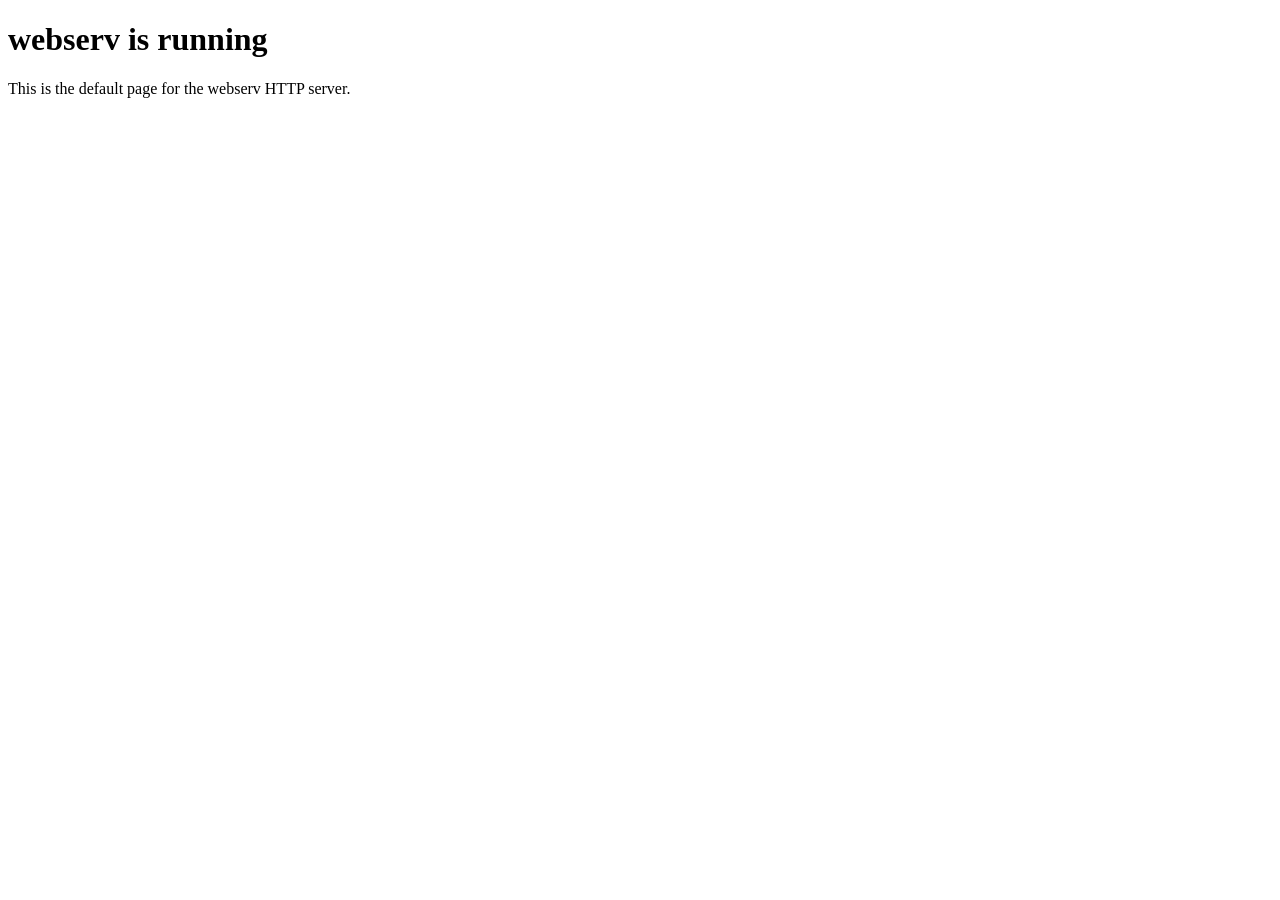
==== www/index.html @ 1d91bff6 "feat(00.03): configurar arquivo de configuração padrão e páginas de erro * Adição de  com definições" ====
<!DOCTYPE html>
<html lang="en">
<head>
    <meta charset="UTF-8">
    <meta name="viewport" content="width=device-width, initial-scale=1.0">
    <title>webserv - Default Page</title>
</head>
<body>
    <h1>webserv is running</h1>
    <p>This is the default page for the webserv HTTP server.</p>
</body>
</html>
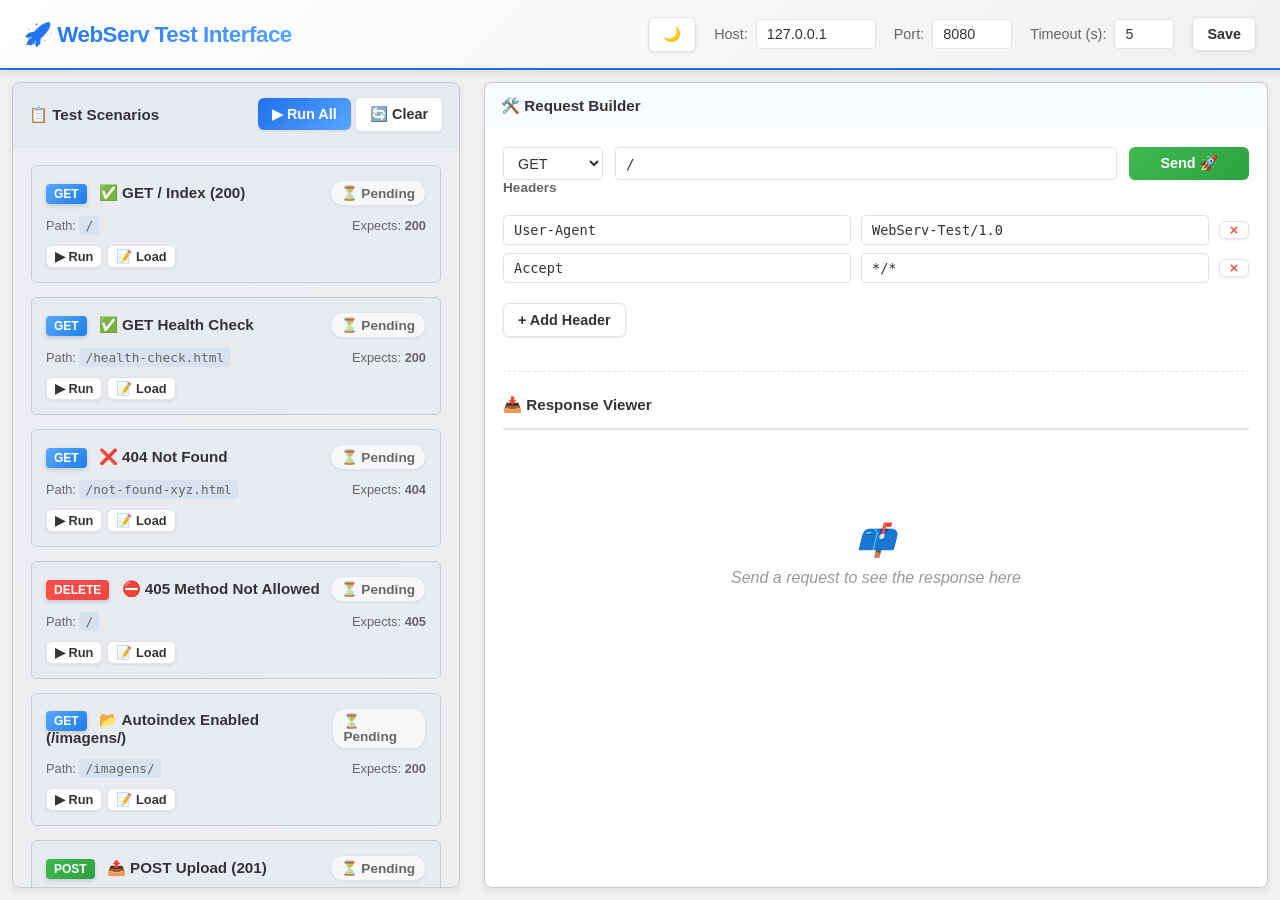
==== commit 14b3d3a8: "refactor: adjusts server to process static files - And adds an interface page for test cases that ma" ====
--- a/www/index.html
+++ b/www/index.html
@@ -3,10 +3,125 @@
 <head>
     <meta charset="UTF-8">
     <meta name="viewport" content="width=device-width, initial-scale=1.0">
-    <title>webserv - Default Page</title>
+    <title>WebServ Test Interface</title>
+    <link rel="stylesheet" href="styles.css">
 </head>
 <body>
-    <h1>webserv is running</h1>
-    <p>This is the default page for the webserv HTTP server.</p>
+
+    <header>
+        <h1>🚀 WebServ Test Interface</h1>
+        <div class="settings-bar">
+            <button id="btn-theme-toggle" title="Toggle Dark/Light Mode">🌙</button>
+            <div>
+                <label for="config-host">Host:</label>
+                <input type="text" id="config-host" value="127.0.0.1" style="width: 120px;">
+            </div>
+            <div>
+                <label for="config-port">Port:</label>
+                <input type="number" id="config-port" value="8080" style="width: 80px;">
+            </div>
+            <div>
+                <label for="config-timeout">Timeout (s):</label>
+                <input type="number" id="config-timeout" value="5" min="1" max="30" style="width: 60px;">
+            </div>
+            <button id="btn-save-config">Save</button>
+        </div>
+    </header>
+
+    <div class="main-container">
+        
+        <!-- SCENARIOS PANEL -->
+        <div class="panel left-panel">
+            <div class="panel-header">
+                <span>📋 Test Scenarios</span>
+                <div>
+                    <button id="btn-run-all" class="primary">▶ Run All</button>
+                    <button id="btn-clear-scenarios">🔄 Clear</button>
+                </div>
+            </div>
+            <div id="stats-panel" class="panel-stats" style="display: none;">
+                <div class="stat-item pending"><span>⏳</span> <span id="stat-pending">0</span> Pending</div>
+                <div class="stat-item success"><span>✅</span> <span id="stat-pass">0</span> Passed</div>
+                <div class="stat-item error"><span>❌</span> <span id="stat-fail">0</span> Failed</div>
+            </div>
+            <div class="panel-content" id="scenarios-list">
+                <!-- Populated by JS -->
+            </div>
+        </div>
+
+        <!-- REQUEST / RESPONSE PANEL -->
+        <div class="panel right-panel">
+            
+            <div class="panel-header" style="border-bottom: 0;">
+                <span>🛠️ Request Builder</span>
+            </div>
+            
+            <div class="panel-content" style="display: flex; flex-direction: column;">
+                <!-- Request Builder Section -->
+                <div class="request-builder">
+                    <form id="request-form" onsubmit="event.preventDefault(); window.Interface.sendFreeRequest();">
+                        <div class="request-line">
+                            <select id="req-method">
+                                <option value="GET">GET</option>
+                                <option value="POST">POST</option>
+                                <option value="DELETE">DELETE</option>
+                                <option value="HEAD">HEAD</option>
+                                <option value="PUT">PUT</option>
+                            </select>
+                            <input type="text" id="req-path" value="/" placeholder="Path (e.g., /index.html)" style="font-family: monospace;">
+                            <button type="submit" class="success" style="width: 120px;">Send 🚀</button>
+                        </div>
+                        
+                        <div id="content-headers" class="tab-content active">
+                            <div style="font-size: 0.85rem; font-weight: bold; color: var(--text-secondary); margin-bottom: 8px;">Headers</div>
+                            <div class="headers-list" id="req-headers-list">
+                                <div class="header-row">
+                                    <input type="text" placeholder="Header Name" value="User-Agent" class="hdr-name">
+                                    <input type="text" placeholder="Value" value="WebServ-Test/1.0" class="hdr-val">
+                                    <button type="button" onclick="this.parentElement.remove()">×</button>
+                                </div>
+                                <div class="header-row">
+                                    <input type="text" placeholder="Header Name" value="Accept" class="hdr-name">
+                                    <input type="text" placeholder="Value" value="*/*" class="hdr-val">
+                                    <button type="button" onclick="this.parentElement.remove()">×</button>
+                                </div>
+                            </div>
+                            <button type="button" onclick="window.Interface.addHeaderRow()" style="align-self: flex-start; margin-top: 8px;">+ Add Header</button>
+                        </div>
+                        
+                        <div id="content-body" class="tab-content">
+                            <div style="font-size: 0.85rem; font-weight: bold; color: var(--text-secondary); margin-bottom: 8px;">Body</div>
+                            <div class="body-options">
+                                <label><input type="radio" name="bodyType" value="plain" checked> Plain Text</label>
+                                <label><input type="radio" name="bodyType" value="json"> JSON</label>
+                                <label><input type="radio" name="bodyType" value="form"> Form Data (urlencoded)</label>
+                            </div>
+                            <div class="body-editor">
+                                <textarea id="req-body" placeholder="Request body here..."></textarea>
+                            </div>
+                        </div>
+                    </form>
+                </div> <!-- End Request Builder -->
+
+                <hr style="border: 0; border-top: 1px dashed var(--border-color); margin: 10px 0;">
+
+                <!-- Response Viewer Section -->
+                <div class="panel-header" style="padding-left: 0; padding-right: 0; background: none;">
+                    <span>📥 Response Viewer</span>
+                    <span id="resp-target-url" style="font-size: 0.8rem; font-weight: normal; color: var(--text-muted); font-family: monospace;"></span>
+                </div>
+                
+                <div class="response-viewer" id="response-container">
+                    <div class="empty-state">
+                        <div style="font-size: 2rem; margin-bottom: 10px;">📫</div>
+                        <div>Send a request to see the response here</div>
+                    </div>
+                </div> <!-- End Response Viewer -->
+
+            </div>
+        </div>
+
+    </div>
+    <script src="app.js"></script>
 </body>
 </html>
--- a/www/styles.css
+++ b/www/styles.css
@@ -0,0 +1,601 @@
+:root {
+    --bg-body: #f0f0f0;
+    --bg-panel: #ffffff;
+    --text-primary: #333333;
+    --text-secondary: #666666;
+    --text-muted: #999999;
+    --border-color: #e1e4e8;
+    --border-light: #c8cdd2;
+    --success: #3fb950;
+    --error: #f85149;
+    --warning: #d29922;
+    --info: #58a6ff;
+    --accent: #1f6feb;
+    --accent-hover: #1158c7;
+    --code-bg: #f6f8fa;
+    --code-border: #b6d4fe;
+    --code-text: #032f62;
+    --iframe-bg: #f8f9fa;
+}
+
+:root.dark-theme {
+    --bg-body: #0d1117;
+    --bg-panel: #161b22;
+    --text-primary: #c9d1d9;
+    --text-secondary: #8b949e;
+    --text-muted: #484f58;
+    --border-color: #30363d;
+    --border-light: #30363d;
+    --success: #238636;
+    --error: #da3633;
+    --warning: #9e6a03;
+    --info: #316dca;
+    --accent: #1f6feb;
+    --accent-hover: #388bfd;
+    --code-bg: #0d1117;
+    --code-border: #30363d;
+    --code-text: #e6edf3;
+    --preview-text: #c9d1d9;
+    --iframe-bg: #1a2332;
+}
+
+:root.light {
+    --preview-text: #333333;
+}
+
+* {
+    box-sizing: border-box;
+    margin: 0;
+    padding: 0;
+    font-family: -apple-system, BlinkMacSystemFont, 'Segoe UI', Roboto, Helvetica, Arial, sans-serif;
+}
+
+body {
+    background-color: var(--bg-body);
+    color: var(--text-primary);
+    display: flex;
+    flex-direction: column;
+    height: 100vh;
+    overflow: hidden;
+}
+
+header {
+    background: linear-gradient(135deg, var(--bg-panel) 0%, rgba(255,255,255,0.05) 100%);
+    padding: 12px 24px;
+    border-bottom: 2px solid var(--accent);
+    display: flex;
+    justify-content: space-between;
+    align-items: center;
+    height: 70px;
+    flex-shrink: 0;
+    box-shadow: 0 2px 8px rgba(0,0,0,0.1);
+}
+
+h1 {
+    font-size: 1.4rem;
+    font-weight: 700;
+    display: flex;
+    align-items: center;
+    gap: 12px;
+    background: linear-gradient(135deg, var(--accent), var(--info));
+    -webkit-background-clip: text;
+    -webkit-text-fill-color: transparent;
+    background-clip: text;
+    letter-spacing: -0.5px;
+}
+
+.settings-bar {
+    display: flex;
+    gap: 18px;
+    align-items: center;
+    font-size: 0.9rem;
+}
+
+.settings-bar > div {
+    display: flex;
+    align-items: center;
+    gap: 8px;
+}
+
+.settings-bar label {
+    font-weight: 500;
+    color: var(--text-secondary);
+}
+
+input[type="text"], input[type="number"], select, textarea {
+    padding: 6px 10px;
+    border: 1px solid var(--border-color);
+    border-radius: 4px;
+    font-size: 0.9rem;
+    color: var(--text-primary);
+    background: var(--bg-panel);
+}
+
+input:hover, select:hover, textarea:hover {
+    border-color: var(--accent);
+    box-shadow: 0 1px 3px rgba(31, 111, 235, 0.08);
+}
+
+input:focus, select:focus, textarea:focus {
+    outline: none;
+    border-color: var(--accent);
+    box-shadow: 0 0 0 3px rgba(31, 111, 235, 0.3);
+}
+
+button {
+    padding: 8px 14px;
+    background-color: var(--bg-panel);
+    border: 1px solid var(--border-color);
+    border-radius: 6px;
+    cursor: pointer;
+    font-size: 0.9rem;
+    font-weight: 600;
+    color: var(--text-primary);
+    box-shadow: 0 1px 3px rgba(0,0,0,0.08);
+}
+
+button:hover {
+    background-color: var(--code-bg);
+    box-shadow: 0 3px 8px rgba(0,0,0,0.12);
+    border-color: var(--accent);
+}
+
+button:active {
+    opacity: 0.8;
+}
+
+button.primary {
+    background: linear-gradient(135deg, var(--accent), var(--info));
+    color: white;
+    border: none;
+}
+
+button.primary:hover {
+    box-shadow: 0 4px 12px rgba(31, 111, 235, 0.25);
+}
+
+button.success {
+    background: linear-gradient(135deg, var(--success), #2ea043);
+    color: white;
+    border: none;
+}
+
+button.success:hover {
+    box-shadow: 0 4px 12px rgba(63, 185, 80, 0.25);
+}
+
+button.danger {
+    background: linear-gradient(135deg, var(--error), #f85149);
+    color: white;
+    border: none;
+}
+
+button.danger:hover {
+    box-shadow: 0 4px 12px rgba(248, 81, 73, 0.25);
+}
+
+button:disabled {
+    opacity: 0.5;
+    cursor: not-allowed;
+}
+
+.main-container {
+    display: flex;
+    flex: 1;
+    overflow: hidden;
+}
+
+.panel {
+    background-color: var(--bg-panel);
+    margin: 12px;
+    border-radius: 8px;
+    border: 1.5px solid var(--border-light);
+    box-shadow: 0 2px 6px rgba(0,0,0,0.08);
+    display: flex;
+    flex-direction: column;
+    overflow: hidden;
+}
+
+.panel:hover {
+    box-shadow: 0 4px 12px rgba(0,0,0,0.12);
+    border-color: var(--accent);
+}
+
+.left-panel {
+    width: 35%;
+    min-width: 350px;
+    background: linear-gradient(135deg, rgba(31, 111, 235, 0.02), rgba(56, 139, 253, 0.02));
+}
+
+.right-panel {
+    flex: 1;
+}
+
+.panel-header {
+    padding: 14px 16px;
+    border-bottom: 1px solid var(--border-color);
+    font-weight: 700;
+    font-size: 0.95rem;
+    display: flex;
+    justify-content: space-between;
+    align-items: center;
+    background: linear-gradient(135deg, rgba(31, 111, 235, 0.03), rgba(56, 139, 253, 0.03));
+}
+
+.panel-content {
+    flex: 1;
+    overflow-y: auto;
+    padding: 18px;
+}
+
+/* Scenarios Styles */
+.scenario-item {
+    border: 1.5px solid var(--border-light);
+    border-radius: 6px;
+    padding: 14px;
+    margin-bottom: 14px;
+    display: flex;
+    flex-direction: column;
+    gap: 10px;
+    background: linear-gradient(135deg, rgba(31, 111, 235, 0.02), rgba(56, 139, 253, 0.02));
+}
+
+.scenario-item:hover {
+    border-color: var(--accent);
+    box-shadow: 0 2px 8px rgba(31, 111, 235, 0.12);
+}
+
+.scenario-header {
+    display: flex;
+    justify-content: space-between;
+    align-items: center;
+}
+
+.scenario-title {
+    font-weight: 600;
+    font-size: 0.95rem;
+}
+
+.method-badge {
+    font-size: 0.75rem;
+    font-weight: bold;
+    padding: 3px 8px;
+    border-radius: 4px;
+    margin-right: 8px;
+    color: white;
+    box-shadow: 0 2px 4px rgba(0,0,0,0.15);
+}
+
+.method-GET { background: linear-gradient(135deg, var(--info), #1f7feb); }
+.method-POST { background: linear-gradient(135deg, var(--success), #2da042); }
+.method-DELETE { background: linear-gradient(135deg, var(--error), #f04543); }
+.method-PUT { background: linear-gradient(135deg, var(--warning), #c89000); }
+.method-HEAD { background: linear-gradient(135deg, #8c4af2, #7c3aeb); }
+.method-OTHER { background: linear-gradient(135deg, var(--text-secondary), #555555); }
+
+.scenario-status {
+    font-size: 0.85rem;
+    font-weight: bold;
+    padding: 4px 10px;
+    border-radius: 14px;
+    background: var(--code-bg);
+    border: 1px solid var(--border-color);
+    box-shadow: 0 1px 2px rgba(0,0,0,0.06);
+}
+
+.status-pending { color: var(--text-secondary); }
+.status-pass { color: var(--success); background: linear-gradient(135deg, rgba(63, 185, 80, 0.12), rgba(46, 160, 67, 0.08)); border-color: rgba(63, 185, 80, 0.3); }
+.status-fail { color: var(--error); background: linear-gradient(135deg, rgba(248, 81, 73, 0.12), rgba(240, 69, 67, 0.08)); border-color: rgba(248, 81, 73, 0.3); }
+
+.scenario-details {
+    display: flex;
+    justify-content: space-between;
+    font-size: 0.8rem;
+    color: var(--text-secondary);
+    gap: 8px;
+    padding: 2px 0;
+}
+
+.scenario-details code {
+    background: rgba(31, 111, 235, 0.08);
+    padding: 2px 6px;
+    border-radius: 3px;
+    font-family: monospace;
+}
+
+.scenario-actions {
+    display: flex;
+    gap: 5px;
+}
+
+.scenario-actions button {
+    padding: 3px 8px;
+    font-size: 0.8rem;
+}
+
+/* Request Builder Styles */
+.request-builder {
+    display: flex;
+    flex-direction: column;
+    gap: 16px;
+    margin-bottom: 24px;
+}
+
+.request-line {
+    display: flex;
+    gap: 12px;
+}
+
+.request-line select {
+    width: 100px;
+}
+
+.request-line input {
+    flex: 1;
+    font-family: monospace;
+}
+
+.tabs {
+    display: flex;
+    border-bottom: 1px solid var(--border-color);
+    margin-bottom: 10px;
+}
+
+.tab {
+    padding: 8px 15px;
+    cursor: pointer;
+    border-bottom: 2px solid transparent;
+    font-size: 0.9rem;
+    color: var(--text-secondary);
+}
+
+.tab:hover {
+    color: var(--text-primary);
+}
+
+.tab.active {
+    color: var(--accent);
+    border-bottom-color: var(--accent);
+    font-weight: 500;
+}
+
+.tab-content {
+    display: none;
+}
+
+.tab-content.active {
+    display: flex;
+    flex-direction: column;
+    gap: 12px;
+}
+
+.headers-list {
+    display: flex;
+    flex-direction: column;
+    gap: 8px;
+}
+
+.header-row {
+    display: flex;
+    gap: 10px;
+    align-items: center;
+}
+
+.header-row input {
+    flex: 1;
+    font-family: monospace;
+    font-size: 0.85rem;
+}
+
+.header-row button {
+    width: 30px;
+    padding: 0;
+    display: flex;
+    align-items: center;
+    justify-content: center;
+    font-weight: bold;
+    color: var(--error);
+}
+
+.body-editor textarea {
+    width: 100%;
+    height: 140px;
+    font-family: monospace;
+    resize: vertical;
+    border: 1px solid var(--border-color);
+}
+
+.body-options {
+    display: flex;
+    gap: 15px;
+    font-size: 0.85rem;
+    align-items: center;
+}
+
+/* Response Viewer Styles */
+.response-viewer {
+    border-top: 1px solid var(--border-color);
+    padding-top: 24px;
+    display: flex;
+    flex-direction: column;
+    gap: 18px;
+    height: 100%;
+}
+
+.empty-state {
+    display: flex;
+    flex-direction: column;
+    align-items: center;
+    justify-content: center;
+    color: var(--text-muted);
+    height: 200px;
+    font-style: italic;
+}
+
+.response-status-line {
+    display: flex;
+    justify-content: space-between;
+    align-items: center;
+    padding: 12px 16px;
+    background-color: var(--code-bg);
+    border-radius: 6px;
+    border-left: 4px solid var(--text-muted);
+    box-shadow: 0 1px 3px rgba(0,0,0,0.08);
+}
+
+.response-status-line.status-2xx { border-left-color: var(--success); }
+.response-status-line.status-3xx { border-left-color: var(--warning); }
+.response-status-line.status-4xx { border-left-color: var(--warning); }
+.response-status-line.status-5xx { border-left-color: var(--error); }
+
+.status-code {
+    font-size: 1.2rem;
+    font-weight: bold;
+    font-family: monospace;
+}
+
+.status-2xx .status-code { color: var(--success); }
+.status-3xx .status-code { color: var(--warning); }
+.status-4xx .status-code { color: var(--warning); }
+.status-5xx .status-code { color: var(--error); }
+
+.response-meta {
+    display: flex;
+    gap: 15px;
+    font-size: 0.85rem;
+    color: var(--text-secondary);
+}
+
+.meta-item {
+    display: flex;
+    align-items: center;
+    gap: 5px;
+}
+
+.response-headers {
+    background-color: var(--code-bg);
+    padding: 12px;
+    border-radius: 6px;
+    font-family: monospace;
+    font-size: 0.85rem;
+    white-space: pre-wrap;
+    word-break: break-all;
+    max-height: 160px;
+    overflow-y: auto;
+    border: 1px solid var(--border-color);
+}
+
+.response-body {
+    flex: 1;
+    display: flex;
+    flex-direction: column;
+    border: 1px solid var(--border-color);
+    border-radius: 6px;
+    overflow: hidden;
+    box-shadow: 0 1px 3px rgba(0,0,0,0.08);
+}
+
+.response-body-toolbar {
+    display: flex;
+    justify-content: space-between;
+    padding: 8px 12px;
+    background-color: var(--code-bg);
+    border-bottom: 1px solid var(--border-color);
+    font-size: 0.8rem;
+    font-weight: 600;
+}
+
+.response-body-content {
+    flex: 1;
+    padding: 14px;
+    overflow: auto;
+    background-color: var(--iframe-bg);
+    font-family: 'Courier New', Courier, monospace;
+    font-size: 0.85rem;
+    white-space: pre-wrap;
+    margin: 0;
+    min-height: 220px;
+    color: var(--preview-text, #333333);
+    line-height: 1.6;
+}
+
+iframe.html-preview {
+    width: 100%;
+    height: 100%;
+    border: none;
+    background: #f8f9fa;
+    min-height: 300px;
+}
+
+/* Help tooltip */
+.tooltip {
+    position: relative;
+    display: inline-block;
+    cursor: help;
+    color: var(--info);
+    margin-left: 5px;
+}
+
+.tooltip .tooltiptext {
+    visibility: hidden;
+    width: 250px;
+    background-color: #333;
+    color: #fff;
+    text-align: center;
+    border-radius: 6px;
+    padding: 5px 10px;
+    position: absolute;
+    z-index: 1;
+    top: 125%;
+    left: 50%;
+    margin-left: -125px;
+    opacity: 0;
+    font-size: 0.8rem;
+    font-family: sans-serif;
+    font-weight: normal;
+}
+
+.tooltip:hover .tooltiptext {
+    visibility: visible;
+    opacity: 1;
+}
+
+.panel-stats {
+    display: flex;
+    gap: 12px;
+    padding: 14px;
+    background: linear-gradient(135deg, rgba(31, 111, 235, 0.08), rgba(56, 139, 253, 0.08));
+    border: 1px solid rgba(31, 111, 235, 0.2);
+    font-size: 0.8rem;
+    border-radius: 6px;
+    margin: 0 0 16px 0;
+    box-shadow: inset 0 1px 2px rgba(255,255,255,0.5);
+}
+
+.stat-item {
+    display: flex;
+    align-items: center;
+    gap: 6px;
+    padding: 6px 12px;
+    background: var(--bg-panel);
+    border-radius: 4px;
+    border: 1px solid var(--border-color);
+    font-weight: 600;
+}
+
+.stat-item.success {
+    color: var(--success);
+    border-color: rgba(63, 185, 80, 0.3);
+    background: linear-gradient(135deg, rgba(63, 185, 80, 0.08), transparent);
+}
+
+.stat-item.error {
+    color: var(--error);
+    border-color: rgba(248, 81, 73, 0.3);
+    background: linear-gradient(135deg, rgba(248, 81, 73, 0.08), transparent);
+}
+
+.stat-item.pending {
+    color: var(--text-secondary);
+    border-color: var(--border-color);
+}
